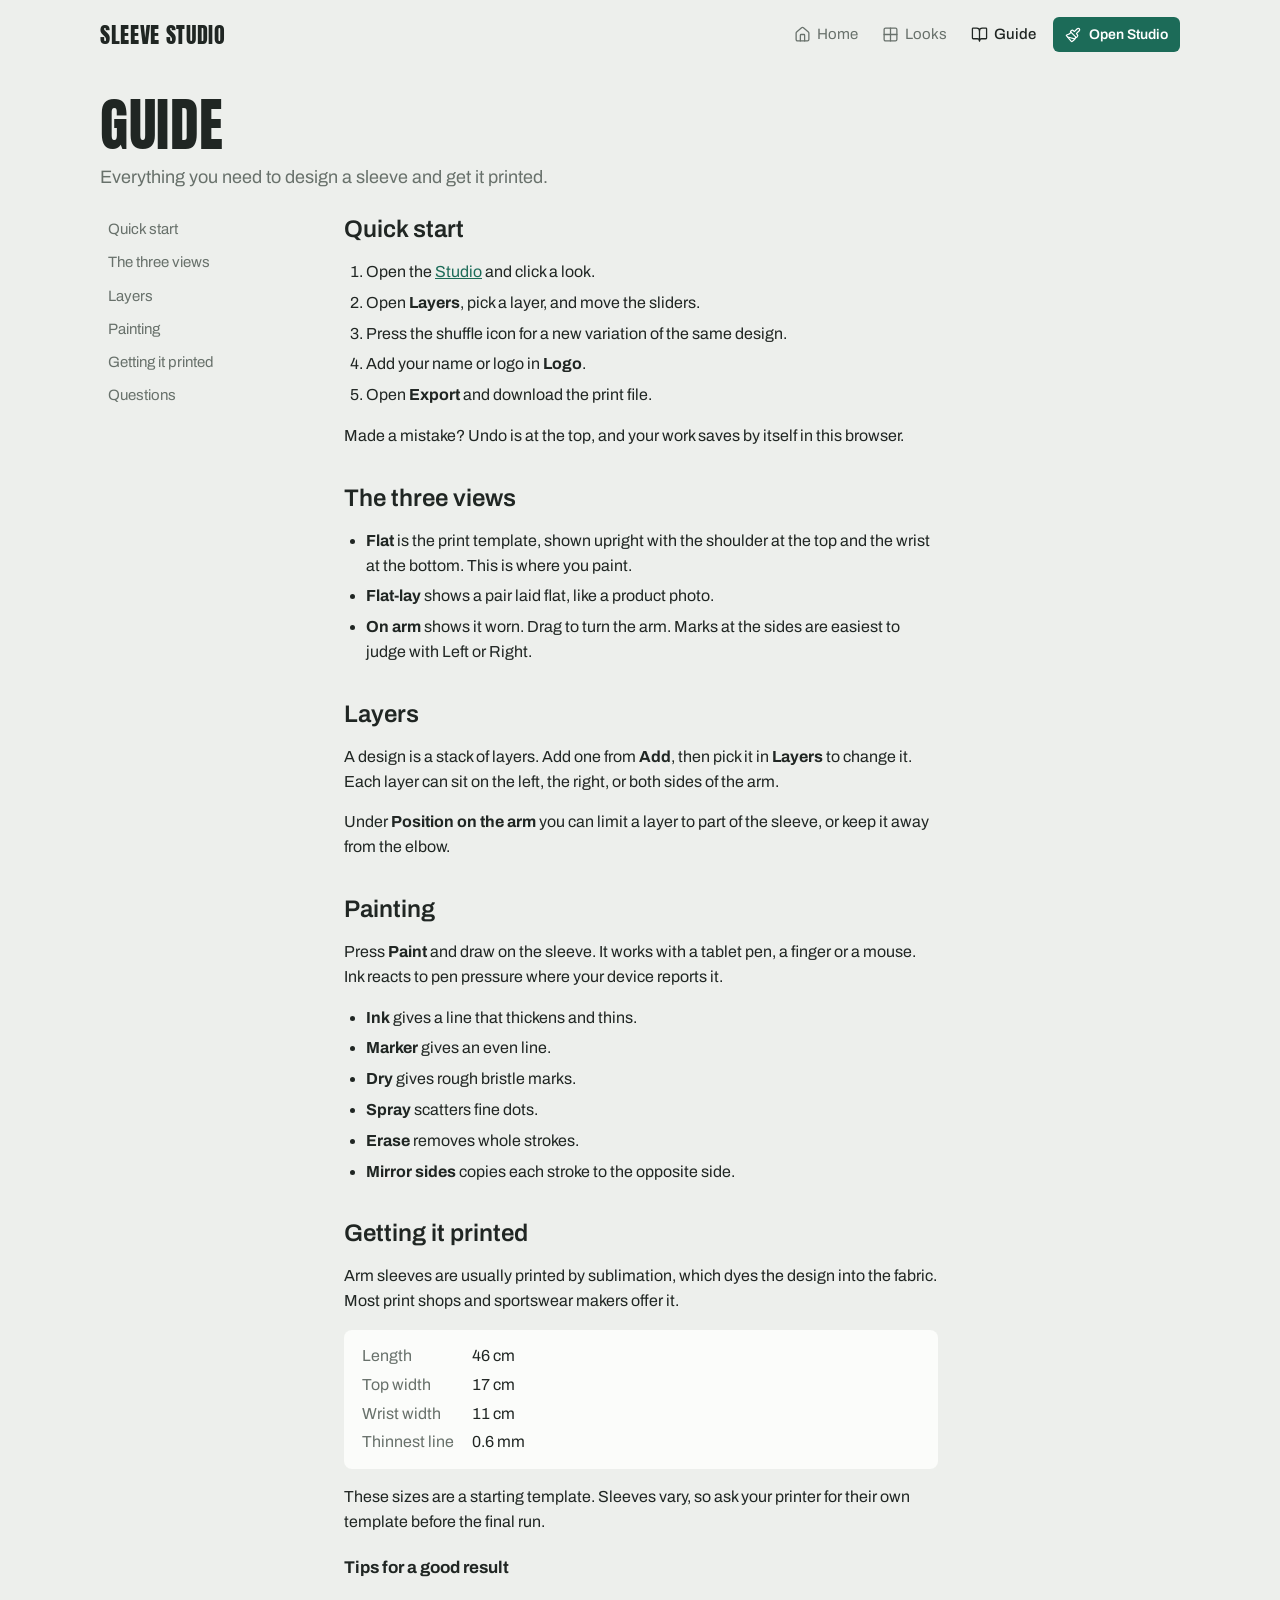
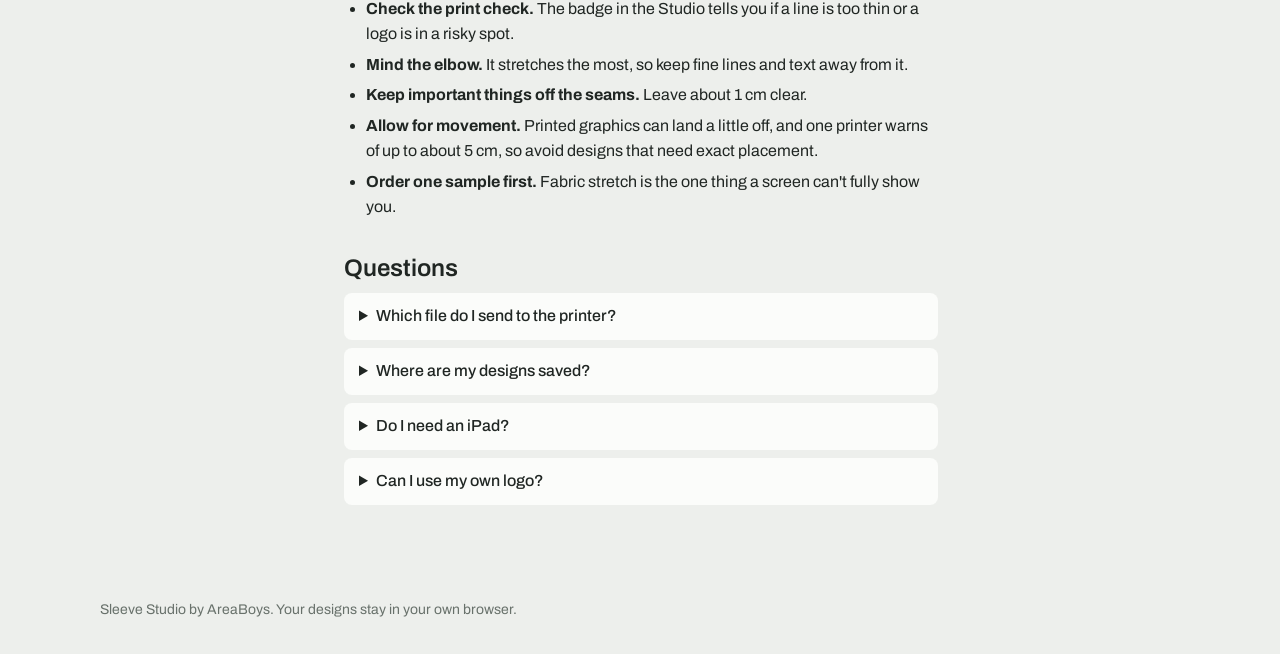
==== guide.html @ 4d31831c "Split into four pages, calm the Studio, add presets Add Home, Looks and Guide pages around the Studi" ====
<!doctype html>
<html lang="en">
<head>
<meta charset="utf-8">
<meta name="viewport" content="width=device-width,initial-scale=1,viewport-fit=cover">
<title>Guide · Sleeve Studio</title>
<meta name="description" content="How to design an arm sleeve and get it printed.">
<link rel="icon" href="data:image/svg+xml,%3Csvg xmlns='http://www.w3.org/2000/svg' viewBox='0 0 32 32'%3E%3Cpath d='M8 3h16l-3 26H11z' fill='%231C6B58'/%3E%3C/svg%3E">
<link rel="preconnect" href="https://fonts.googleapis.com">
<link rel="preconnect" href="https://fonts.gstatic.com" crossorigin>
<link rel="stylesheet" href="https://fonts.googleapis.com/css2?family=Anton&family=Archivo:wght@400;500;600&family=IBM+Plex+Mono:wght@400;500&display=swap">
<link rel="stylesheet" href="assets/site.css">
</head>
<body>
<header class="wrap top"><a class="brand" href="index.html">Sleeve Studio</a><nav aria-label="Main"><a href="index.html" data-i="house" data-s="17"><span>Home</span></a><a href="looks.html" data-i="grid-2x2" data-s="17"><span>Looks</span></a><a href="guide.html" data-i="book-open" data-s="17" aria-current=page><span>Guide</span></a></nav><a class="btn go small" href="studio.html" data-i="paintbrush" data-s="16">Open Studio</a></header>
<main class="wrap">
  <div class="pageHead"><h1>Guide</h1><p>Everything you need to design a sleeve and get it printed.</p></div>
  <div class="doc">
    <nav class="toc" aria-label="On this page"><a href="#start">Quick start</a><a href="#views">The three views</a><a href="#layers">Layers</a><a href="#paint">Painting</a><a href="#print">Getting it printed</a><a href="#faq">Questions</a></nav>
    <article>
      <h2 id="start">Quick start</h2>
      <ol>
        <li>Open the <a href="studio.html">Studio</a> and click a look.</li>
        <li>Open <b>Layers</b>, pick a layer, and move the sliders.</li>
        <li>Press the shuffle icon for a new variation of the same design.</li>
        <li>Add your name or logo in <b>Logo</b>.</li>
        <li>Open <b>Export</b> and download the print file.</li>
      </ol>
      <p>Made a mistake? Undo is at the top, and your work saves by itself in this browser.</p>

      <h2 id="views">The three views</h2>
      <ul>
        <li><b>Flat</b> is the print template, shown upright with the shoulder at the top and the wrist at the bottom. This is where you paint.</li>
        <li><b>Flat-lay</b> shows a pair laid flat, like a product photo.</li>
        <li><b>On arm</b> shows it worn. Drag to turn the arm. Marks at the sides are easiest to judge with Left or Right.</li>
      </ul>

      <h2 id="layers">Layers</h2>
      <p>A design is a stack of layers. Add one from <b>Add</b>, then pick it in <b>Layers</b> to change it. Each layer can sit on the left, the right, or both sides of the arm.</p>
      <p>Under <b>Position on the arm</b> you can limit a layer to part of the sleeve, or keep it away from the elbow.</p>

      <h2 id="paint">Painting</h2>
      <p>Press <b>Paint</b> and draw on the sleeve. It works with a tablet pen, a finger or a mouse. Ink reacts to pen pressure where your device reports it.</p>
      <ul>
        <li><b>Ink</b> gives a line that thickens and thins.</li>
        <li><b>Marker</b> gives an even line.</li>
        <li><b>Dry</b> gives rough bristle marks.</li>
        <li><b>Spray</b> scatters fine dots.</li>
        <li><b>Erase</b> removes whole strokes.</li>
        <li><b>Mirror sides</b> copies each stroke to the opposite side.</li>
      </ul>

      <h2 id="print">Getting it printed</h2>
      <p>Arm sleeves are usually printed by sublimation, which dyes the design into the fabric. Most print shops and sportswear makers offer it.</p>
      <dl class="spec"><dt>Length</dt><dd>46 cm</dd><dt>Top width</dt><dd>17 cm</dd><dt>Wrist width</dt><dd>11 cm</dd><dt>Thinnest line</dt><dd>0.6 mm</dd></dl>
      <p>These sizes are a starting template. Sleeves vary, so ask your printer for their own template before the final run.</p>
      <h3>Tips for a good result</h3>
      <ul>
        <li><b>Check the print check.</b> The badge in the Studio tells you if a line is too thin or a logo is in a risky spot.</li>
        <li><b>Mind the elbow.</b> It stretches the most, so keep fine lines and text away from it.</li>
        <li><b>Keep important things off the seams.</b> Leave about 1 cm clear.</li>
        <li><b>Allow for movement.</b> Printed graphics can land a little off, and one printer warns of up to about 5 cm, so avoid designs that need exact placement.</li>
        <li><b>Order one sample first.</b> Fabric stretch is the one thing a screen can't fully show you.</li>
      </ul>

      <h2 id="faq">Questions</h2>
      <details class="q"><summary>Which file do I send to the printer?</summary><p>Send the Print file (SVG) if they accept vector files, or the Print image (PNG, 300 dpi) if they don't. Both are full size.</p></details>
      <details class="q"><summary>Where are my designs saved?</summary><p>In the browser you used. They don't move between devices, and clearing your browser data removes them, so export anything you want to keep.</p></details>
      <details class="q"><summary>Do I need an iPad?</summary><p>No. Everything except pen pressure works with a mouse. A USB drawing tablet also works on a computer.</p></details>
      <details class="q"><summary>Can I use my own logo?</summary><p>Yes. Open Logo, then More options, and upload a PNG, SVG, JPG or WebP. It stays on your device.</p></details>
    </article>
  </div>
</main>
<footer class="wrap">Sleeve Studio by AreaBoys. Your designs stay in your own browser.</footer>
<script src="assets/icons.js"></script>
<script src="assets/engine.js"></script>
<script src="assets/site.js"></script>
</body>
</html>
---- assets/site.css ----
:root {
  --bg: #EDEFEC; --panel: #FBFCFA; --card: #EDEFEC; --line: #DDE1DB; --fg: #202623; --muted: #68716B;
  --accent: #1C6B58; --accent-fg: #FFFFFF; --hover: #E6E9E4; --warn: #9A5B00; --ok: #1C6B58;
  --stage: #E2E5E0; --stage-line: #D3D7D1;
  --display: "Anton", Impact, "Arial Narrow", sans-serif;
  --body: "Archivo", "Segoe UI", Arial, sans-serif;
  --mono: "IBM Plex Mono", Consolas, monospace;
}
@media (prefers-color-scheme: dark) { :root:not([data-theme="light"]) {
  --bg: #171B19; --panel: #1E2320; --card: #282E2A; --line: #2F3632; --fg: #E6EAE6; --muted: #98A29B;
  --accent: #5CC2A6; --accent-fg: #0E1F1A; --hover: #2A302C; --warn: #E7B15C; --ok: #5CC2A6;
  --stage: #232825; --stage-line: #2C322E; color-scheme: dark } }
:root[data-theme="dark"] {
  --bg: #171B19; --panel: #1E2320; --card: #282E2A; --line: #2F3632; --fg: #E6EAE6; --muted: #98A29B;
  --accent: #5CC2A6; --accent-fg: #0E1F1A; --hover: #2A302C; --warn: #E7B15C; --ok: #5CC2A6;
  --stage: #232825; --stage-line: #2C322E; color-scheme: dark }

* { box-sizing: border-box }
[hidden] { display: none !important }
body { margin: 0; background: var(--bg); color: var(--fg); font: 16px/1.55 var(--body) }
@media (prefers-reduced-motion: no-preference) {
  @view-transition { navigation: auto }
  ::view-transition-old(root), ::view-transition-new(root) { animation-duration: .22s }
}
a { color: var(--accent) }
:focus-visible { outline: 2px solid var(--accent); outline-offset: 2px }
.wrap { max-width: 1120px; margin: 0 auto; padding-left: max(20px, env(safe-area-inset-left, 0px)); padding-right: max(20px, env(safe-area-inset-right, 0px)) }
.top { display: flex; align-items: center; gap: 6px; padding-block: 16px; flex-wrap: wrap }
.top .brand { font: 400 22px/1 var(--display); letter-spacing: .03em; text-transform: uppercase; color: var(--fg); text-decoration: none; margin-right: auto }
.top nav { display: flex; align-items: center; gap: 2px }
.top nav a { display: inline-flex; align-items: center; gap: 6px; padding: 7px 11px; border-radius: 5px; color: var(--muted); text-decoration: none; font-size: 15px; transition: background-color .15s, color .15s }
.top nav a:hover { background: var(--hover); color: var(--fg) }
.top nav a[aria-current=page] { color: var(--fg); font-weight: 500 }
.btn { display: inline-flex; align-items: center; justify-content: center; gap: 8px; padding: 11px 18px; border-radius: 6px; text-decoration: none; font-weight: 600; transition: transform .12s, filter .15s, background-color .15s, box-shadow .15s }
.btn:active { transform: scale(.98) }
.btn.go { background: var(--accent); color: var(--accent-fg) }
.btn.go:hover { filter: brightness(1.08); box-shadow: 0 6px 18px rgba(28, 107, 88, .28) }
.btn.alt { color: var(--fg); background: var(--panel) }
.btn.alt:hover { background: var(--hover) }
.btn.small { padding: 7px 12px; font-size: 14px }
h1, h2, h3 { text-wrap: balance }
.big { font: 400 clamp(46px, 7vw, 84px)/1.04 var(--display); letter-spacing: .01em; text-transform: uppercase; margin: 0 }
.lead { font-size: 19px; color: var(--muted); max-width: 46ch; margin: 18px 0 26px }
.hero { display: grid; grid-template-columns: minmax(0, 1fr) minmax(0, 1.15fr); gap: 40px; align-items: center; padding-block: 44px 64px }
.actions { display: flex; gap: 10px; flex-wrap: wrap }
.heroArt { position: relative; aspect-ratio: 2 / 1; min-width: 0; background: #F3F4F1; border-radius: 12px }
.heroArt canvas { position: absolute; inset: 0; width: 100%; height: 100%; opacity: 0; transition: opacity .9s ease; filter: drop-shadow(0 14px 22px rgba(20, 24, 22, .22)) }
.heroArt canvas.on { opacity: 1 }
.heroName { position: absolute; right: 14px; bottom: 10px; font-size: 14px; color: #5E665F }
section.band { padding-block: 44px }
h2.title { font: 600 26px/1.2 var(--body); margin: 0 0 22px }
.steps { list-style: none; margin: 0; padding: 0; display: grid; grid-template-columns: repeat(3, minmax(0, 1fr)); gap: 28px }
.steps li { display: grid; gap: 8px; align-content: start }
.badge { width: 42px; height: 42px; display: grid; place-items: center; border-radius: 9px; background: var(--panel); color: var(--accent) }
.steps h3 { font-size: 18px; margin: 4px 0 0 }
.steps p { margin: 0; color: var(--muted) }
.grid { display: grid; grid-template-columns: repeat(3, minmax(0, 1fr)); gap: 16px }
.look { display: grid; gap: 4px; background: var(--panel); border-radius: 8px; padding: 12px 14px 14px; text-decoration: none; color: inherit; transition: transform .18s ease, box-shadow .18s ease; min-width: 0 }
.look:hover { transform: translateY(-3px); box-shadow: 0 10px 24px rgba(0, 0, 0, .1) }
.look canvas { width: 100%; aspect-ratio: 2 / 1; display: block; background: #F3F4F1; border-radius: 6px }
.look b { font-weight: 600; font-size: 16.5px; margin-top: 4px }
.look span { color: var(--muted); font-size: 14.5px }
.look .use { color: var(--accent); display: inline-flex; gap: 5px; align-items: center; font-weight: 500; margin-top: 4px }
.chips { display: flex; gap: 4px; margin-bottom: 18px }
.chips button { font: inherit; font-size: 15px; border: 0; background: none; color: var(--muted); padding: 5px 12px; border-radius: 5px; cursor: pointer; transition: background-color .15s }
.chips button:hover { background: var(--hover) }
.chips button[aria-pressed=true] { background: var(--panel); color: var(--fg); font-weight: 500 }
.pageHead { padding-block: 26px 22px }
.pageHead h1 { font: 400 clamp(38px, 5vw, 58px)/1.05 var(--display); text-transform: uppercase; letter-spacing: .01em; margin: 0 0 8px }
.pageHead p { color: var(--muted); margin: 0; font-size: 18px; max-width: 58ch }
.doc { display: grid; grid-template-columns: 200px minmax(0, 1fr); gap: 44px; padding-bottom: 60px; align-items: start }
.toc { position: sticky; top: 16px; display: grid; gap: 2px; font-size: 15px }
.toc a { color: var(--muted); text-decoration: none; padding: 4px 8px; border-radius: 4px; transition: background-color .15s, color .15s }
.toc a:hover { background: var(--hover); color: var(--fg) }
article { max-width: 66ch; min-width: 0 }
article h2 { font: 600 24px/1.25 var(--body); margin: 34px 0 10px; scroll-margin-top: 16px }
article h2:first-child { margin-top: 0 }
article h3 { font-size: 17px; margin: 20px 0 6px }
article p, article li { color: var(--fg) }
article ol, article ul { padding-left: 22px }
article li { margin-bottom: 6px }
.spec { display: grid; grid-template-columns: auto 1fr; gap: 4px 18px; background: var(--panel); border-radius: 8px; padding: 14px 18px; margin: 12px 0; font-variant-numeric: tabular-nums }
.spec dt { color: var(--muted) } .spec dd { margin: 0 }
details.q { background: var(--panel); border-radius: 8px; padding: 11px 15px; margin-bottom: 8px }
details.q summary { cursor: pointer; font-weight: 500 }
details.q p { margin: 8px 0 2px }
.ic { flex: none }
footer { color: var(--muted); font-size: 14px; padding-block: 26px 34px }
@media (max-width: 860px) {
  .hero { grid-template-columns: minmax(0, 1fr); padding-block: 20px 50px } .grid { grid-template-columns: repeat(2, minmax(0, 1fr)) }
  .steps { grid-template-columns: minmax(0, 1fr) } .doc { grid-template-columns: minmax(0, 1fr); gap: 16px } .toc { position: static; grid-auto-flow: row; grid-template-columns: 1fr 1fr }
}
@media (max-width: 520px) { .grid { grid-template-columns: minmax(0, 1fr) } .top nav a span { display: none } }
@media (prefers-reduced-motion: reduce) { * { transition: none !important } }
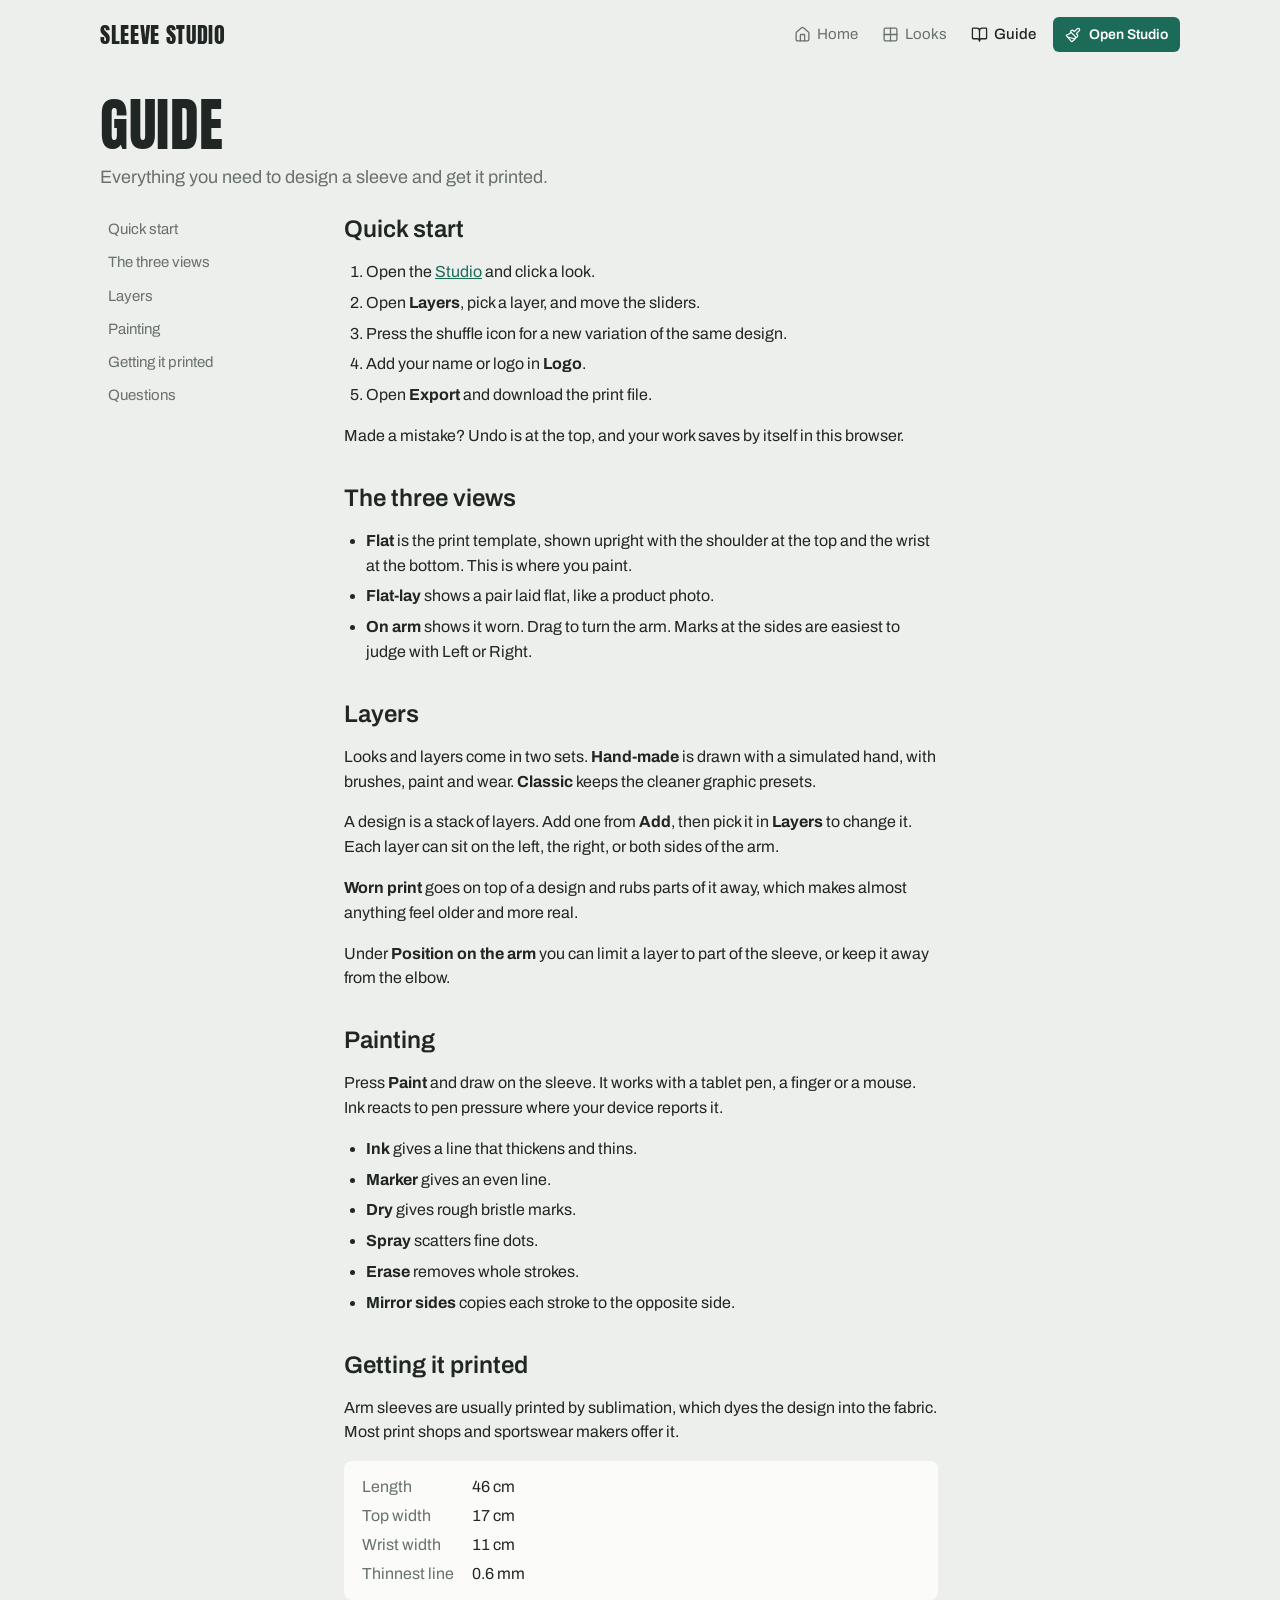
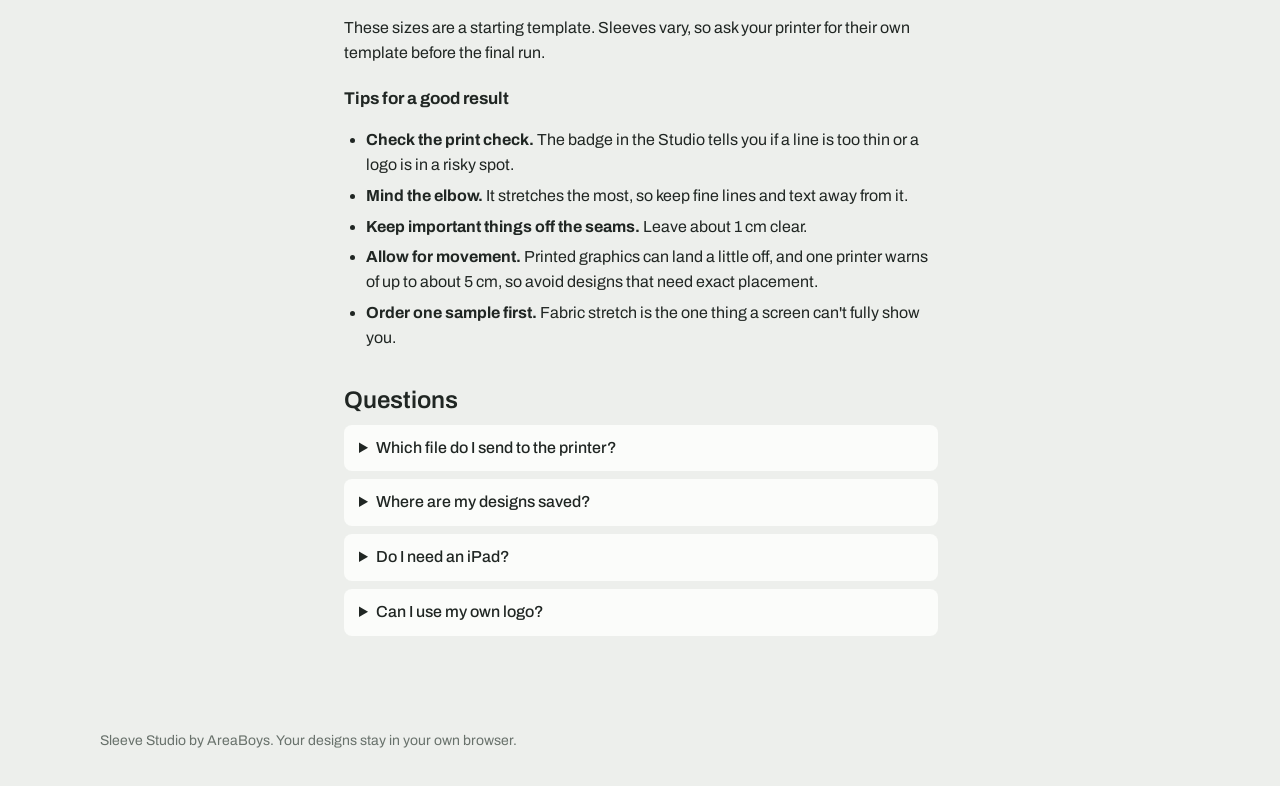
==== commit e17644f4: "Add Hand-made presets and keep the old set as Classic Add a simulated hand and brush engine, 14 pres" ====
--- a/guide.html
+++ b/guide.html
@@ -8,7 +8,7 @@
 <link rel="icon" href="data:image/svg+xml,%3Csvg xmlns='http://www.w3.org/2000/svg' viewBox='0 0 32 32'%3E%3Cpath d='M8 3h16l-3 26H11z' fill='%231C6B58'/%3E%3C/svg%3E">
 <link rel="preconnect" href="https://fonts.googleapis.com">
 <link rel="preconnect" href="https://fonts.gstatic.com" crossorigin>
-<link rel="stylesheet" href="https://fonts.googleapis.com/css2?family=Anton&family=Archivo:wght@400;500;600&family=IBM+Plex+Mono:wght@400;500&display=swap">
+<link rel="stylesheet" href="https://fonts.googleapis.com/css2?family=Anton&family=Caveat+Brush&family=Permanent+Marker&family=Reenie+Beanie&family=Rock+Salt&family=Archivo:wght@400;500;600&family=IBM+Plex+Mono:wght@400;500&display=swap">
 <link rel="stylesheet" href="assets/site.css">
 </head>
 <body>
@@ -36,7 +36,9 @@
       </ul>
 
       <h2 id="layers">Layers</h2>
+      <p>Looks and layers come in two sets. <b>Hand-made</b> is drawn with a simulated hand, with brushes, paint and wear. <b>Classic</b> keeps the cleaner graphic presets.</p>
       <p>A design is a stack of layers. Add one from <b>Add</b>, then pick it in <b>Layers</b> to change it. Each layer can sit on the left, the right, or both sides of the arm.</p>
+      <p><b>Worn print</b> goes on top of a design and rubs parts of it away, which makes almost anything feel older and more real.</p>
       <p>Under <b>Position on the arm</b> you can limit a layer to part of the sleeve, or keep it away from the elbow.</p>
 
       <h2 id="paint">Painting</h2>
@@ -74,6 +76,7 @@
 <footer class="wrap">Sleeve Studio by AreaBoys. Your designs stay in your own browser.</footer>
 <script src="assets/icons.js"></script>
 <script src="assets/engine.js"></script>
+<script src="assets/hand.js"></script>
 <script src="assets/site.js"></script>
 </body>
 </html>
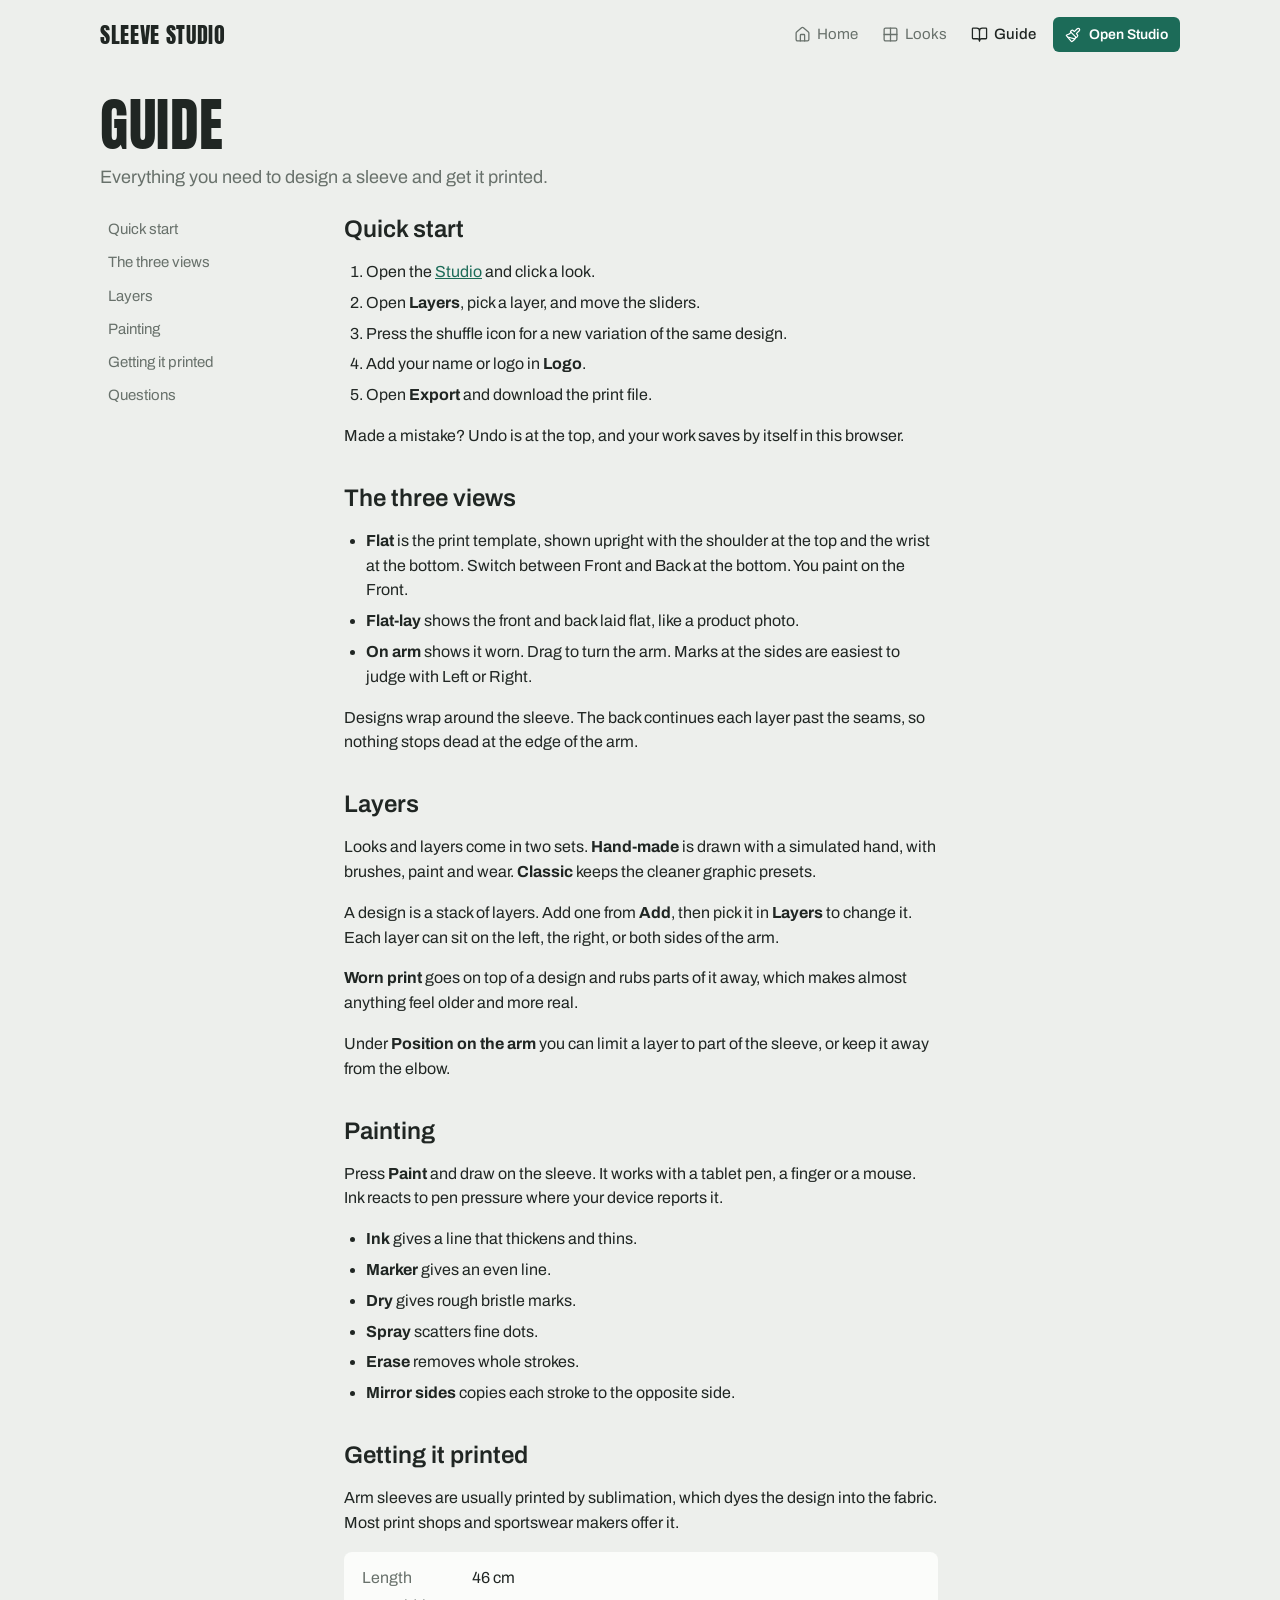
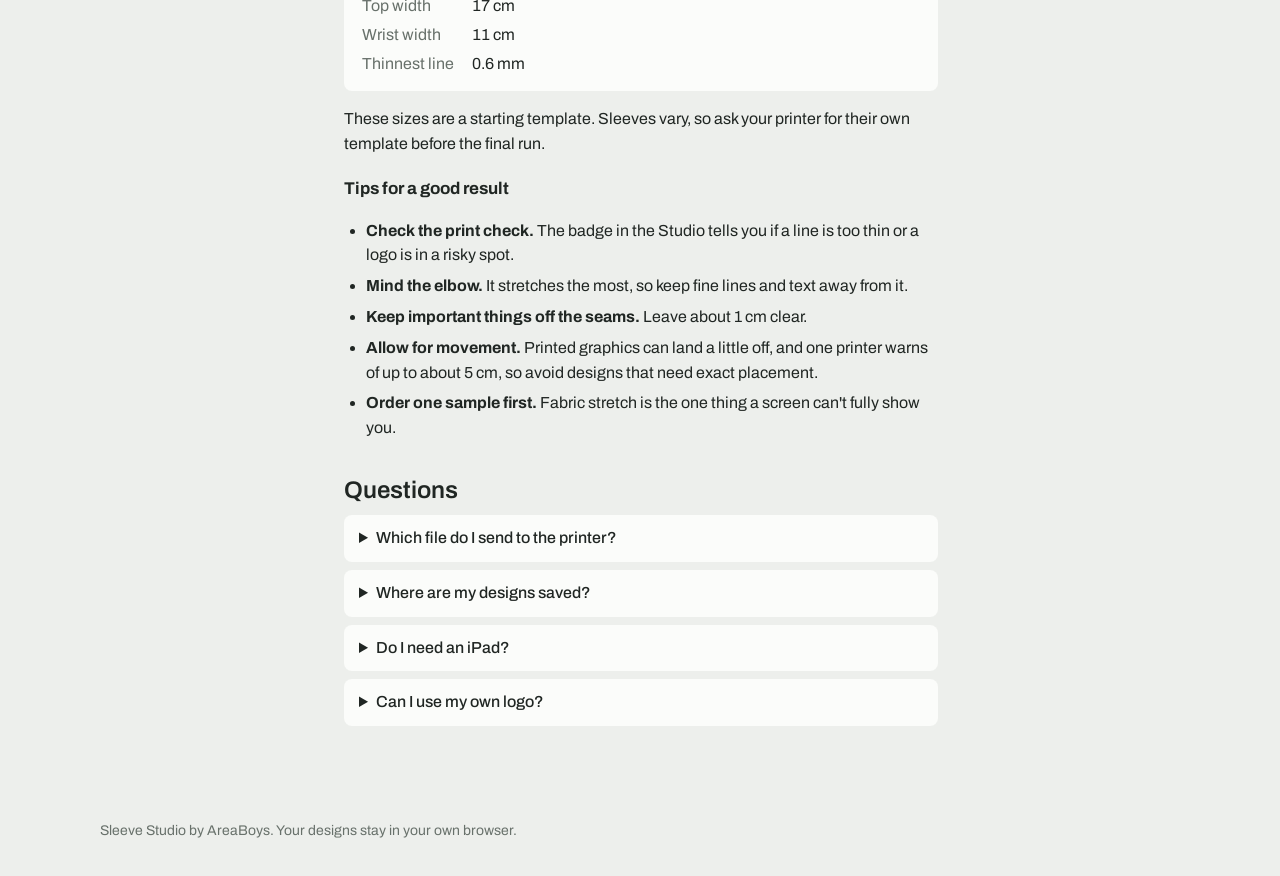
==== commit b9561f0f: "Wrap designs onto the back and finish the Hand-made looks Add twelve Hand-made presets and rebuild t" ====
--- a/guide.html
+++ b/guide.html
@@ -30,10 +30,11 @@
 
       <h2 id="views">The three views</h2>
       <ul>
-        <li><b>Flat</b> is the print template, shown upright with the shoulder at the top and the wrist at the bottom. This is where you paint.</li>
-        <li><b>Flat-lay</b> shows a pair laid flat, like a product photo.</li>
+        <li><b>Flat</b> is the print template, shown upright with the shoulder at the top and the wrist at the bottom. Switch between Front and Back at the bottom. You paint on the Front.</li>
+        <li><b>Flat-lay</b> shows the front and back laid flat, like a product photo.</li>
         <li><b>On arm</b> shows it worn. Drag to turn the arm. Marks at the sides are easiest to judge with Left or Right.</li>
       </ul>
+      <p>Designs wrap around the sleeve. The back continues each layer past the seams, so nothing stops dead at the edge of the arm.</p>
 
       <h2 id="layers">Layers</h2>
       <p>Looks and layers come in two sets. <b>Hand-made</b> is drawn with a simulated hand, with brushes, paint and wear. <b>Classic</b> keeps the cleaner graphic presets.</p>
@@ -66,7 +67,7 @@
       </ul>
 
       <h2 id="faq">Questions</h2>
-      <details class="q"><summary>Which file do I send to the printer?</summary><p>Send the Print file (SVG) if they accept vector files, or the Print image (PNG, 300 dpi) if they don't. Both are full size.</p></details>
+      <details class="q"><summary>Which file do I send to the printer?</summary><p>Send the Print file (SVG) if they accept vector files, or the Print image (PNG, 300 dpi) if they don't. Both are full size, with the front and back side by side.</p></details>
       <details class="q"><summary>Where are my designs saved?</summary><p>In the browser you used. They don't move between devices, and clearing your browser data removes them, so export anything you want to keep.</p></details>
       <details class="q"><summary>Do I need an iPad?</summary><p>No. Everything except pen pressure works with a mouse. A USB drawing tablet also works on a computer.</p></details>
       <details class="q"><summary>Can I use my own logo?</summary><p>Yes. Open Logo, then More options, and upload a PNG, SVG, JPG or WebP. It stays on your device.</p></details>
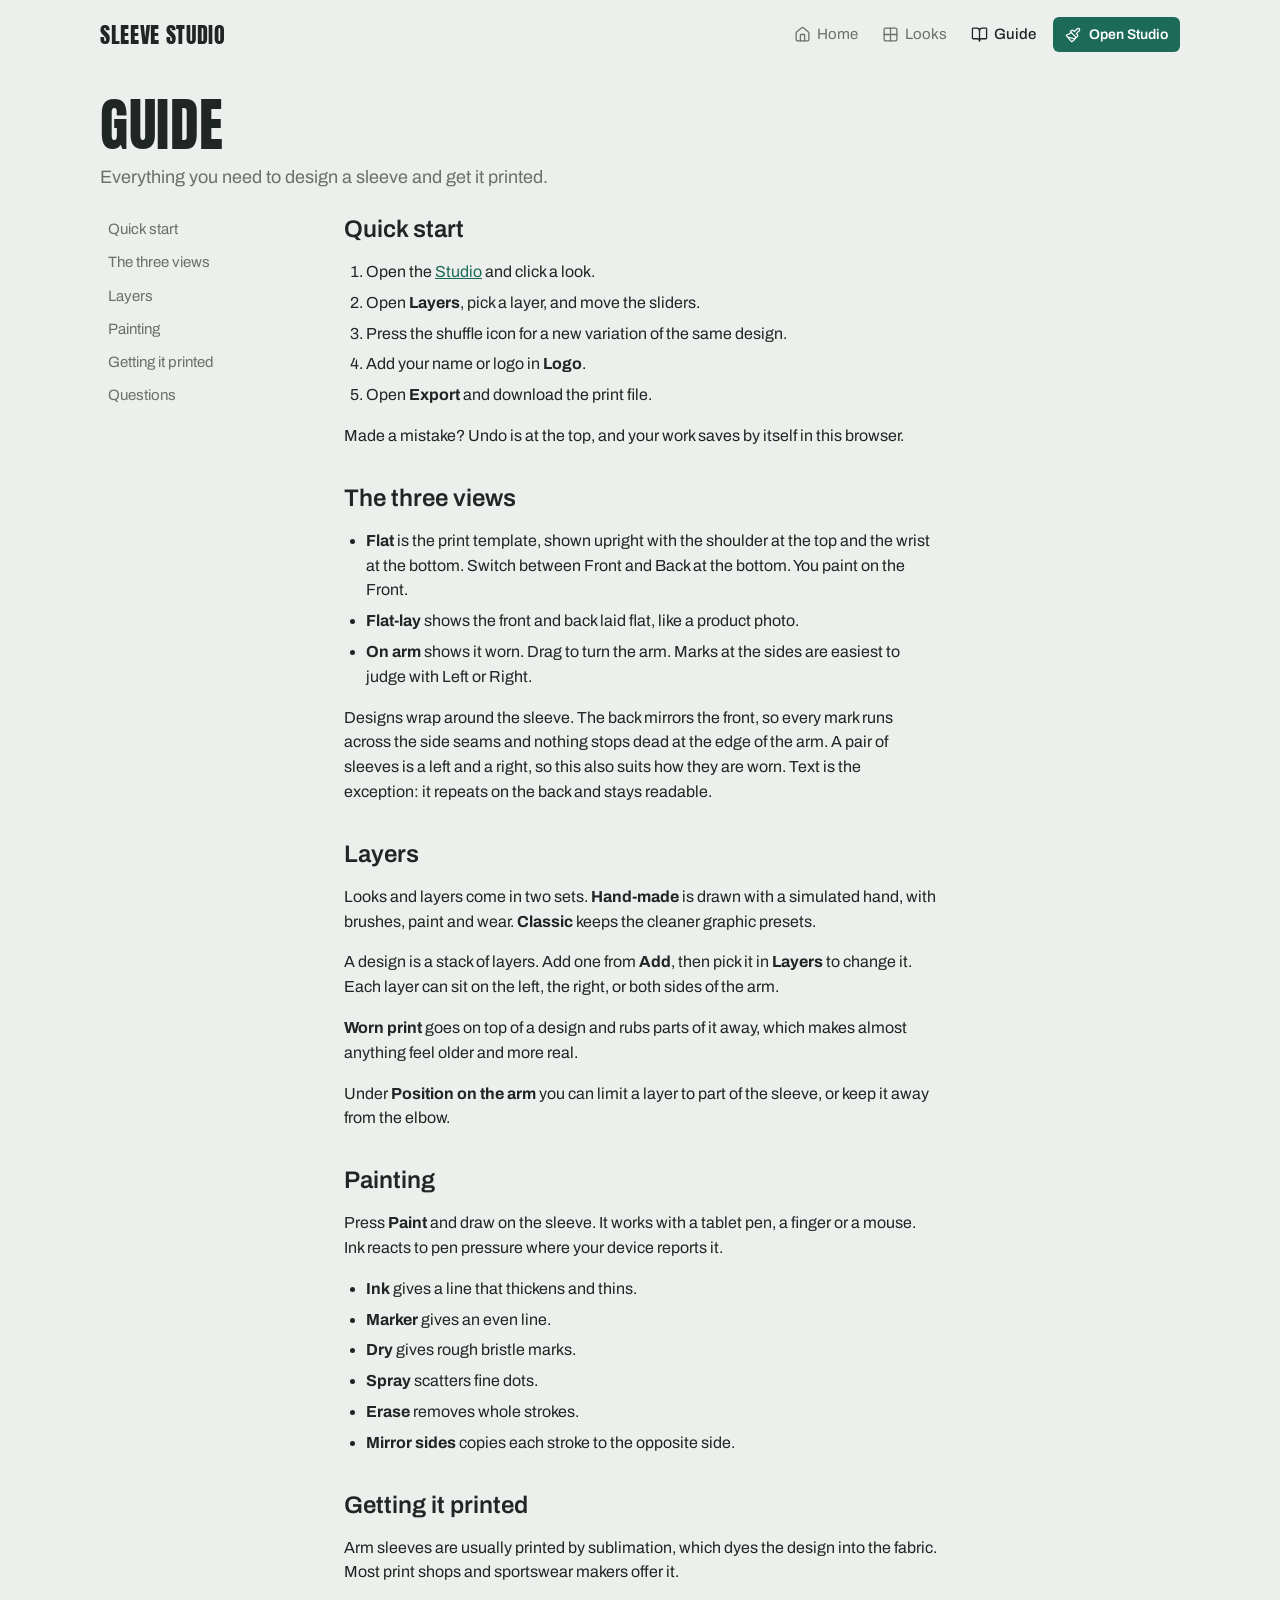
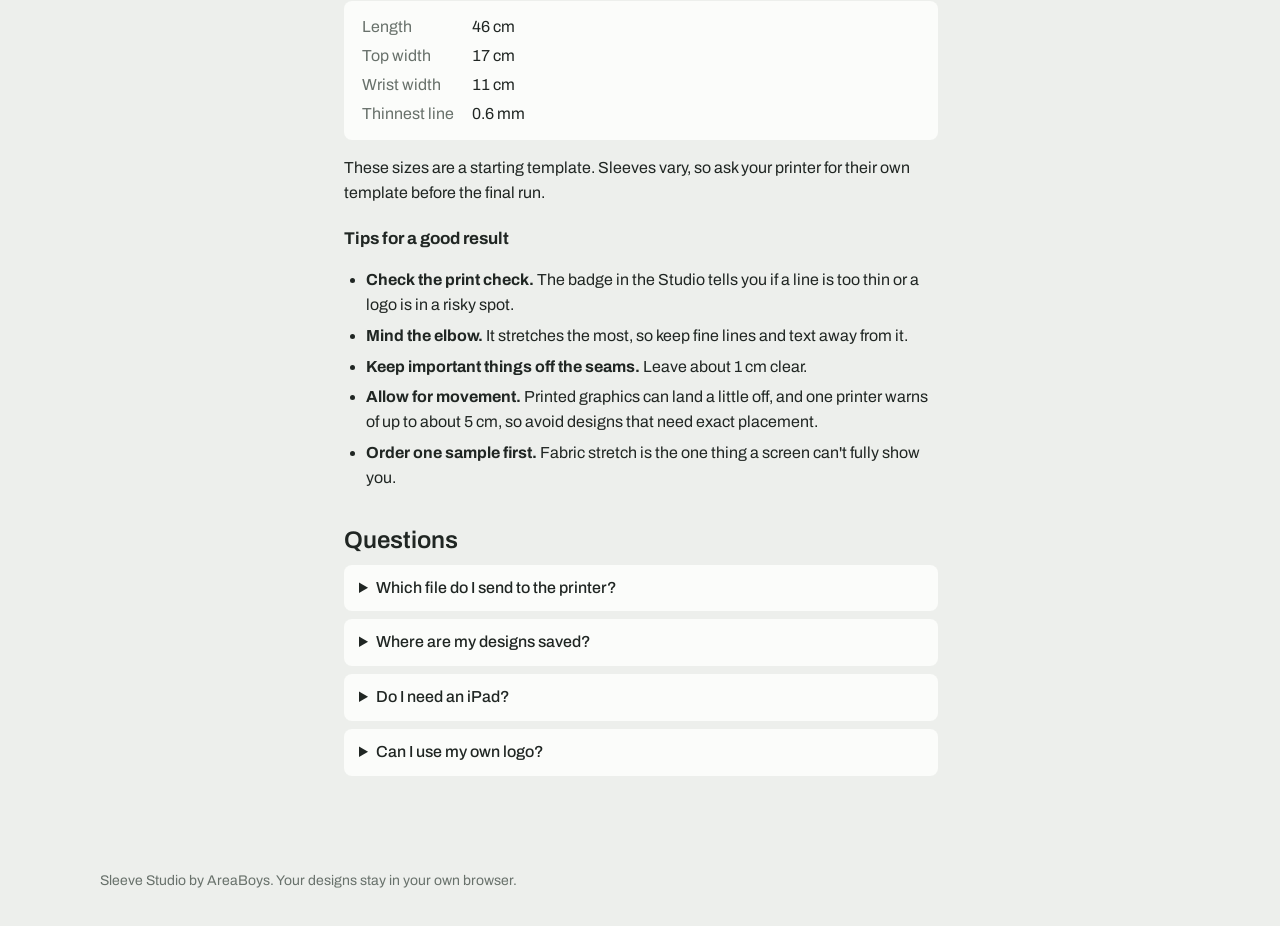
==== commit 45367915: "Make designs minimal and run them cleanly across the seams Mirror the back at the fold so marks cont" ====
--- a/guide.html
+++ b/guide.html
@@ -9,7 +9,7 @@
 <link rel="preconnect" href="https://fonts.googleapis.com">
 <link rel="preconnect" href="https://fonts.gstatic.com" crossorigin>
 <link rel="stylesheet" href="https://fonts.googleapis.com/css2?family=Anton&family=Caveat+Brush&family=Permanent+Marker&family=Reenie+Beanie&family=Rock+Salt&family=Archivo:wght@400;500;600&family=IBM+Plex+Mono:wght@400;500&display=swap">
-<link rel="stylesheet" href="assets/site.css">
+<link rel="stylesheet" href="assets/site.css?v=20261106d">
 </head>
 <body>
 <header class="wrap top"><a class="brand" href="index.html">Sleeve Studio</a><nav aria-label="Main"><a href="index.html" data-i="house" data-s="17"><span>Home</span></a><a href="looks.html" data-i="grid-2x2" data-s="17"><span>Looks</span></a><a href="guide.html" data-i="book-open" data-s="17" aria-current=page><span>Guide</span></a></nav><a class="btn go small" href="studio.html" data-i="paintbrush" data-s="16">Open Studio</a></header>
@@ -34,7 +34,7 @@
         <li><b>Flat-lay</b> shows the front and back laid flat, like a product photo.</li>
         <li><b>On arm</b> shows it worn. Drag to turn the arm. Marks at the sides are easiest to judge with Left or Right.</li>
       </ul>
-      <p>Designs wrap around the sleeve. The back continues each layer past the seams, so nothing stops dead at the edge of the arm.</p>
+      <p>Designs wrap around the sleeve. The back mirrors the front, so every mark runs across the side seams and nothing stops dead at the edge of the arm. A pair of sleeves is a left and a right, so this also suits how they are worn. Text is the exception: it repeats on the back and stays readable.</p>
 
       <h2 id="layers">Layers</h2>
       <p>Looks and layers come in two sets. <b>Hand-made</b> is drawn with a simulated hand, with brushes, paint and wear. <b>Classic</b> keeps the cleaner graphic presets.</p>
@@ -75,9 +75,9 @@
   </div>
 </main>
 <footer class="wrap">Sleeve Studio by AreaBoys. Your designs stay in your own browser.</footer>
-<script src="assets/icons.js"></script>
-<script src="assets/engine.js"></script>
-<script src="assets/hand.js"></script>
-<script src="assets/site.js"></script>
+<script src="assets/icons.js?v=20261106d"></script>
+<script src="assets/engine.js?v=20261106d"></script>
+<script src="assets/hand.js?v=20261106d"></script>
+<script src="assets/site.js?v=20261106d"></script>
 </body>
 </html>
